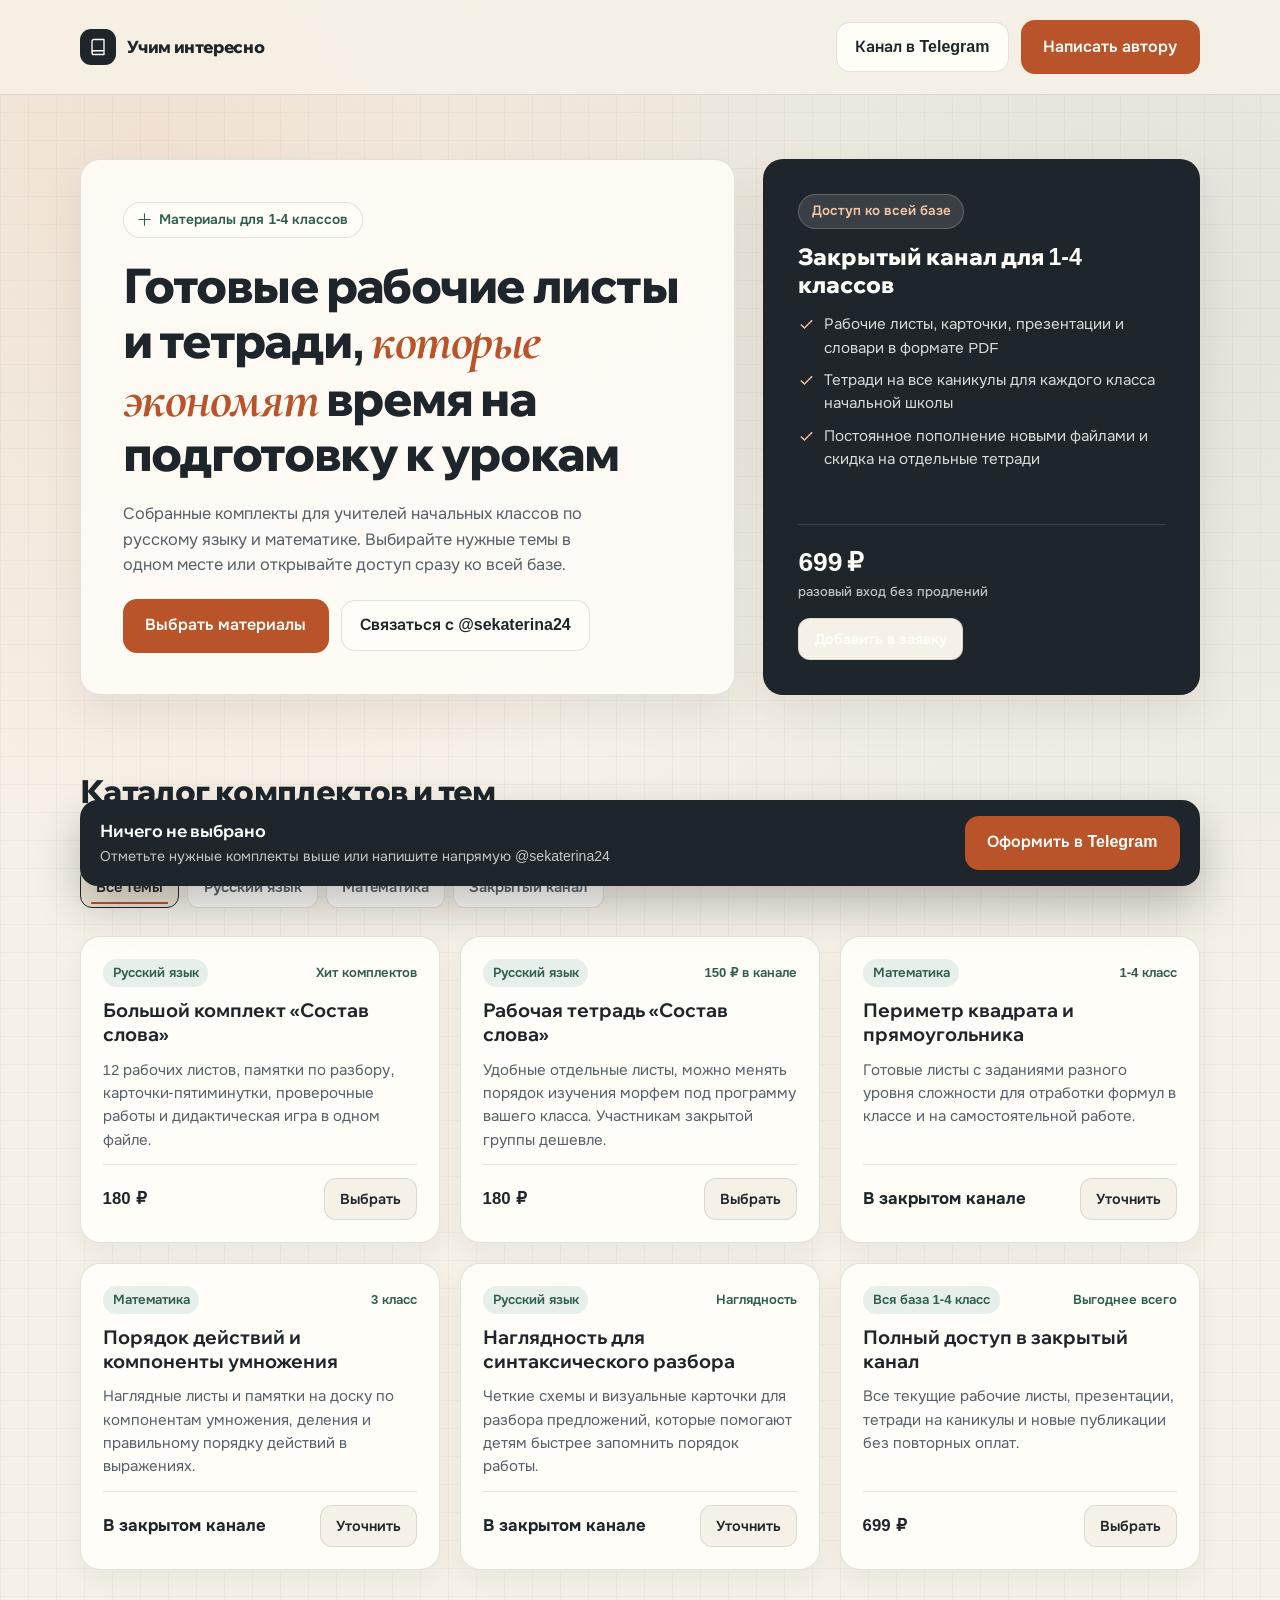
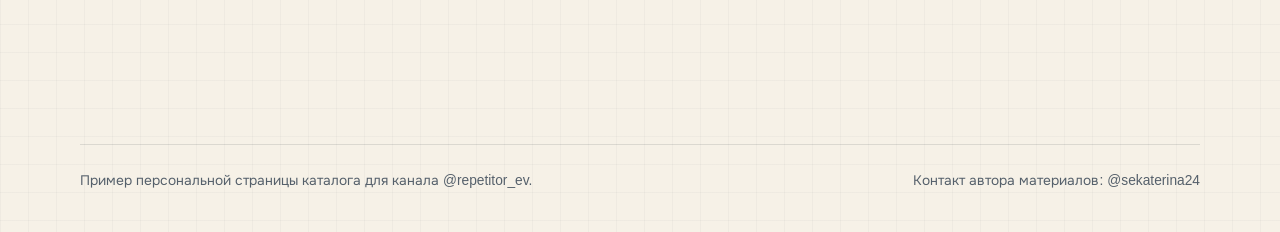
==== docs/preview/uchim-interesno/index.html @ ad96a775 "Add live catalog preview for @repetitor_ev" ====
<!DOCTYPE html>
<html lang="ru">
<head>
  <meta charset="UTF-8" />
  <meta name="viewport" content="width=device-width, initial-scale=1.0" />
  <title>Учим интересно. Материалы для учителей 1-4 классов</title>
  <meta name="description" content="Каталог рабочих листов, тетрадей и доступ в закрытый канал с материалами для 1-4 классов от Учим интересно." />
  <style>
    @layer reset, base, layout, components;

    @font-face {
      font-family: "Wix Madefor Display";
      font-style: normal;
      font-weight: 700;
      font-display: swap;
      src: url("../../assets/fonts/WixMadeforDisplay_normal_700_cyrillic.woff2") format("woff2");
    }

    @font-face {
      font-family: "Wix Madefor Display";
      font-style: normal;
      font-weight: 800;
      font-display: swap;
      src: url("../../assets/fonts/WixMadeforDisplay_normal_800_cyrillic.woff2") format("woff2");
    }

    @font-face {
      font-family: "Cormorant Garamond";
      font-style: italic;
      font-weight: 700;
      font-display: swap;
      src: url("../../assets/fonts/CormorantGaramond_italic_700_cyrillic.woff2") format("woff2");
    }

    @font-face {
      font-family: "Onest";
      font-style: normal;
      font-weight: 400;
      font-display: swap;
      src: url("../../assets/fonts/Onest_normal_400_cyrillic.woff2") format("woff2");
    }

    @font-face {
      font-family: "Onest";
      font-style: normal;
      font-weight: 500;
      font-display: swap;
      src: url("../../assets/fonts/Onest_normal_500_cyrillic.woff2") format("woff2");
    }

    @font-face {
      font-family: "Onest";
      font-style: normal;
      font-weight: 600;
      font-display: swap;
      src: url("../../assets/fonts/Onest_normal_600_cyrillic.woff2") format("woff2");
    }

    @font-face {
      font-family: "Onest";
      font-style: normal;
      font-weight: 700;
      font-display: swap;
      src: url("../../assets/fonts/Onest_normal_700_cyrillic.woff2") format("woff2");
    }

    @layer reset {
      *, *::before, *::after {
        box-sizing: border-box;
      }
      body, h1, h2, h3, p, ul {
        margin: 0;
      }
      button {
        font: inherit;
        color: inherit;
      }
    }

    @layer base {
      :root {
        --bg: #f6f1e7;
        --bg-soft: #eee6d6;
        --surface: #fffdf8;
        --surface-ink: #1e252b;
        --ink: #1e252b;
        --ink-muted: #55606b;
        --accent: #b8532a;
        --accent-deep: #963f1c;
        --sage: #2f5d50;
        --sage-soft: #e6efe9;
        --line: rgba(30, 37, 43, 0.12);
        --shadow: 0 18px 42px rgba(45, 36, 22, 0.08);
        --radius: 20px;
      }

      body {
        font-family: "Onest", -apple-system, BlinkMacSystemFont, "Segoe UI", sans-serif;
        color: var(--ink);
        background-color: var(--bg);
        background-image:
          radial-gradient(circle at 12% 8%, rgba(184, 83, 42, 0.10), transparent 36%),
          radial-gradient(circle at 88% 16%, rgba(47, 93, 80, 0.10), transparent 38%),
          linear-gradient(to right, rgba(30, 37, 43, 0.03) 1px, transparent 1px),
          linear-gradient(to bottom, rgba(30, 37, 43, 0.03) 1px, transparent 1px);
        background-size: 100% 100%, 100% 100%, 28px 28px, 28px 28px;
        line-height: 1.55;
        min-block-size: 100dvh;
      }

      a {
        color: inherit;
        text-decoration: none;
      }

      :focus-visible {
        outline: 2px solid var(--accent);
        outline-offset: 3px;
      }
    }

    @layer layout {
      .wrap {
        inline-size: min(1120px, 100% - 2rem);
        margin-inline: auto;
      }

      .site-header {
        padding-block: 1.25rem;
        border-block-end: 1px solid var(--line);
        background: rgba(246, 241, 231, 0.85);
        backdrop-filter: blur(10px);
        position: sticky;
        inset-block-start: 0;
        z-index: 20;
      }

      .header-row {
        display: flex;
        align-items: center;
        justify-content: space-between;
        gap: 1rem;
        flex-wrap: wrap;
      }

      .brand {
        display: inline-flex;
        align-items: center;
        gap: 0.7rem;
        font-family: "Wix Madefor Display", sans-serif;
        font-weight: 800;
        font-size: 1.05rem;
        letter-spacing: -0.02em;
      }

      .brand-mark {
        inline-size: 36px;
        block-size: 36px;
        border-radius: 11px;
        background: var(--surface-ink);
        color: #fffdf8;
        display: grid;
        place-items: center;
        flex: none;
      }

      .header-actions {
        display: flex;
        align-items: center;
        gap: 0.75rem;
        flex-wrap: wrap;
      }

      .hero {
        padding-block: clamp(2.2rem, 5vw, 4.2rem) clamp(1.8rem, 4vw, 3rem);
      }

      .hero-grid {
        display: grid;
        grid-template-columns: minmax(0, 1.35fr) minmax(0, 0.9fr);
        gap: 1.75rem;
        align-items: stretch;
      }

      .catalog-section {
        padding-block: 1.5rem 3.5rem;
      }

      .cards-grid {
        display: grid;
        grid-template-columns: repeat(auto-fill, minmax(min(290px, 100%), 1fr));
        grid-auto-rows: auto;
        gap: 1.25rem;
        margin-block-start: 1.5rem;
      }

      @media (max-width: 860px) {
        .hero-grid {
          grid-template-columns: minmax(0, 1fr);
        }
      }
    }

    @layer components {
      .pill {
        display: inline-flex;
        align-items: center;
        gap: 0.45rem;
        padding: 0.42rem 0.85rem;
        border-radius: 999px;
        background: var(--surface);
        border: 1px solid var(--line);
        font-size: 0.86rem;
        font-weight: 600;
        color: var(--sage);
      }

      .hero-copy {
        background: rgba(255, 253, 248, 0.86);
        border: 1px solid var(--line);
        border-radius: var(--radius);
        padding: clamp(1.5rem, 3.5vw, 2.6rem);
        box-shadow: var(--shadow);
        display: flex;
        flex-direction: column;
        justify-content: space-between;
        gap: 1.35rem;
      }

      .hero-title {
        font-family: "Wix Madefor Display", sans-serif;
        font-weight: 800;
        font-size: clamp(1.85rem, 4vw, 3rem);
        line-height: 1.08;
        letter-spacing: -0.03em;
      }

      .hero-title em {
        font-family: "Cormorant Garamond", Georgia, serif;
        font-style: italic;
        font-weight: 700;
        font-size: 1.12em;
        color: var(--accent);
      }

      .hero-lead {
        color: var(--ink-muted);
        font-size: 1.02rem;
        max-inline-size: 54ch;
      }

      .hero-cta-row {
        display: flex;
        flex-wrap: wrap;
        gap: 0.75rem;
        align-items: center;
      }

      .btn-primary {
        display: inline-flex;
        align-items: center;
        justify-content: center;
        gap: 0.5rem;
        padding: 0.85rem 1.35rem;
        border-radius: 14px;
        border: 1px solid transparent;
        background: var(--accent);
        color: #fffdf8;
        font-weight: 600;
        cursor: pointer;
        transition: background-color 160ms ease, transform 160ms ease;
      }

      .btn-primary:hover {
        background: var(--accent-deep);
        transform: translateY(-1px);
      }

      .btn-secondary {
        display: inline-flex;
        align-items: center;
        justify-content: center;
        gap: 0.5rem;
        padding: 0.75rem 1.15rem;
        border-radius: 14px;
        border: 1px solid var(--line);
        background: var(--surface);
        color: var(--ink);
        font-weight: 600;
        cursor: pointer;
        transition: border-color 160ms ease, background-color 160ms ease;
      }

      .btn-secondary:hover {
        border-color: var(--ink);
        background: var(--bg-soft);
      }

      .vip-panel {
        background: var(--surface-ink);
        color: #fffdf8;
        border-radius: var(--radius);
        padding: clamp(1.5rem, 3vw, 2.2rem);
        box-shadow: var(--shadow);
        display: flex;
        flex-direction: column;
        justify-content: space-between;
        gap: 1.25rem;
      }

      .vip-badge {
        display: inline-flex;
        align-items: center;
        gap: 0.45rem;
        align-self: flex-start;
        padding: 0.36rem 0.78rem;
        border-radius: 999px;
        background: rgba(255, 253, 248, 0.12);
        border: 1px solid rgba(255, 253, 248, 0.2);
        font-size: 0.84rem;
        font-weight: 600;
        color: #f3c6a8;
      }

      .vip-title {
        font-family: "Wix Madefor Display", sans-serif;
        font-weight: 800;
        font-size: 1.45rem;
        line-height: 1.2;
      }

      .vip-list {
        list-style: none;
        padding: 0;
        display: grid;
        gap: 0.55rem;
        color: rgba(255, 253, 248, 0.84);
        font-size: 0.95rem;
      }

      .vip-list li {
        display: flex;
        align-items: flex-start;
        gap: 0.55rem;
      }

      .vip-list svg {
        flex: none;
        margin-block-start: 0.2rem;
        color: #f3c6a8;
      }

      .vip-footer {
        display: flex;
        align-items: center;
        justify-content: space-between;
        gap: 1rem;
        padding-block-start: 1rem;
        border-block-start: 1px solid rgba(255, 253, 248, 0.14);
        flex-wrap: wrap;
      }

      .vip-price {
        font-family: "Wix Madefor Display", sans-serif;
        font-weight: 800;
        font-size: 1.65rem;
      }

      .vip-price small {
        display: block;
        font-family: "Onest", sans-serif;
        font-size: 0.82rem;
        font-weight: 500;
        color: rgba(255, 253, 248, 0.72);
      }

      .section-top {
        display: flex;
        align-items: flex-end;
        justify-content: space-between;
        gap: 1rem;
        flex-wrap: wrap;
      }

      .section-title {
        font-family: "Wix Madefor Display", sans-serif;
        font-weight: 800;
        font-size: clamp(1.4rem, 2.8vw, 2rem);
        letter-spacing: -0.02em;
      }

      .filter-bar {
        display: flex;
        gap: 0.5rem;
        overflow-x: auto;
        padding-block: 0.25rem;
        max-inline-size: 100%;
      }

      .filter-btn {
        flex: none;
        position: relative;
        padding: 0.55rem 0.95rem;
        border-radius: 12px;
        border: 1px solid var(--line);
        background: var(--surface);
        color: var(--ink-muted);
        font-weight: 600;
        font-size: 0.92rem;
        cursor: pointer;
        transition: color 140ms ease, border-color 140ms ease, background-color 140ms ease;
      }

      .filter-btn[aria-pressed="true"] {
        color: var(--ink);
        border-color: var(--ink);
        background: var(--bg-soft);
      }

      .filter-btn[aria-pressed="true"]::after {
        content: "";
        position: absolute;
        inset: auto 0.65rem 0.2rem;
        border-block-end: 2px solid var(--accent);
      }

      .card {
        background: var(--surface);
        border: 1px solid var(--line);
        border-radius: var(--radius);
        padding: 1.35rem;
        display: grid;
        grid-template-rows: auto auto 1fr auto;
        gap: 0.75rem;
        box-shadow: 0 10px 26px rgba(45, 36, 22, 0.05);
        transition: transform 160ms ease, border-color 160ms ease;
      }

      .card:hover {
        transform: translateY(-2px);
        border-color: rgba(30, 37, 43, 0.28);
      }

      .card[hidden] {
        display: none;
      }

      .card-meta {
        display: flex;
        align-items: center;
        justify-content: space-between;
        gap: 0.5rem;
        font-size: 0.82rem;
        font-weight: 600;
        color: var(--sage);
      }

      .tag {
        padding: 0.26rem 0.62rem;
        border-radius: 999px;
        background: var(--sage-soft);
      }

      .card h3 {
        font-family: "Wix Madefor Display", sans-serif;
        font-weight: 700;
        font-size: 1.18rem;
        line-height: 1.25;
      }

      .card p {
        color: var(--ink-muted);
        font-size: 0.94rem;
      }

      .card-foot {
        display: flex;
        align-items: center;
        justify-content: space-between;
        gap: 0.75rem;
        padding-block-start: 0.85rem;
        border-block-start: 1px solid var(--line);
      }

      .price-tag {
        font-weight: 700;
        font-size: 1.05rem;
        color: var(--ink);
      }

      .pick-btn {
        padding: 0.55rem 0.95rem;
        border-radius: 12px;
        border: 1px solid var(--line);
        background: var(--bg);
        font-weight: 600;
        font-size: 0.9rem;
        cursor: pointer;
        transition: background-color 140ms ease, color 140ms ease, border-color 140ms ease;
      }

      .pick-btn[aria-pressed="true"] {
        background: var(--sage);
        color: #fffdf8;
        border-color: var(--sage);
      }

      .order-dock {
        position: sticky;
        inset-block-end: 1rem;
        z-index: 25;
        margin-block-start: 2rem;
        background: var(--surface-ink);
        color: #fffdf8;
        border-radius: 18px;
        padding: 1rem 1.25rem;
        box-shadow: 0 20px 44px rgba(20, 24, 28, 0.26);
        display: flex;
        align-items: center;
        justify-content: space-between;
        gap: 1rem;
        flex-wrap: wrap;
      }

      .order-summary {
        display: grid;
        gap: 0.15rem;
      }

      .order-summary strong {
        font-family: "Wix Madefor Display", sans-serif;
        font-size: 1.05rem;
      }

      .order-summary span {
        font-size: 0.88rem;
        color: rgba(255, 253, 248, 0.75);
      }

      .site-footer {
        padding-block: 1.6rem 2.5rem;
        border-block-start: 1px solid var(--line);
        color: var(--ink-muted);
        font-size: 0.86rem;
        display: flex;
        justify-content: space-between;
        gap: 1rem;
        flex-wrap: wrap;
      }

      @media (prefers-reduced-motion: reduce) {
        *, *::before, *::after {
          transition-duration: 0.01ms !important;
        }
      }
    }
  </style>
</head>
<body>
  <header class="site-header">
    <div class="wrap header-row">
      <a class="brand" href="#top">
        <span class="brand-mark" aria-hidden="true">
          <svg width="18" height="18" viewBox="0 0 24 24" fill="none" stroke="currentColor" stroke-width="1.8" stroke-linecap="round" stroke-linejoin="round">
            <path d="M4 19.5v-15A2.5 2.5 0 0 1 6.5 2H20v20H6.5a2.5 2.5 0 0 1 0-5H20"/>
          </svg>
        </span>
        <span>Учим интересно</span>
      </a>
      <div class="header-actions">
        <a class="btn-secondary" href="https://t.me/repetitor_ev" target="_blank" rel="noopener">Канал в Telegram</a>
        <a class="btn-primary" href="https://t.me/sekaterina24" target="_blank" rel="noopener">Написать автору</a>
      </div>
    </div>
  </header>

  <main id="top" class="wrap">
    <section class="hero" aria-labelledby="hero-heading">
      <div class="hero-grid">
        <div class="hero-copy">
          <div>
            <span class="pill">
              <svg width="15" height="15" viewBox="0 0 24 24" fill="none" stroke="currentColor" stroke-width="1.8" stroke-linecap="round" stroke-linejoin="round" aria-hidden="true">
                <path d="M12 3v18M3 12h18"/>
              </svg>
              Материалы для 1-4 классов
            </span>
          </div>
          <h1 id="hero-heading" class="hero-title">
            Готовые рабочие листы и тетради, <em>которые экономят</em> время на подготовку к урокам
          </h1>
          <p class="hero-lead">
            Собранные комплекты для учителей начальных классов по русскому языку и математике. Выбирайте нужные темы в одном месте или открывайте доступ сразу ко всей базе.
          </p>
          <div class="hero-cta-row">
            <a class="btn-primary" href="#catalog">Выбрать материалы</a>
            <a class="btn-secondary" href="https://t.me/sekaterina24" target="_blank" rel="noopener">Связаться с @sekaterina24</a>
          </div>
        </div>

        <aside class="vip-panel" aria-label="Закрытый канал с материалами">
          <div>
            <span class="vip-badge">Доступ ко всей базе</span>
            <h2 class="vip-title" style="margin-block-start: 0.9rem;">Закрытый канал для 1-4 классов</h2>
            <ul class="vip-list" style="margin-block-start: 0.9rem;">
              <li>
                <svg width="17" height="17" viewBox="0 0 24 24" fill="none" stroke="currentColor" stroke-width="2" aria-hidden="true"><path d="M20 6 9 17l-5-5"/></svg>
                <span>Рабочие листы, карточки, презентации и словари в формате PDF</span>
              </li>
              <li>
                <svg width="17" height="17" viewBox="0 0 24 24" fill="none" stroke="currentColor" stroke-width="2" aria-hidden="true"><path d="M20 6 9 17l-5-5"/></svg>
                <span>Тетради на все каникулы для каждого класса начальной школы</span>
              </li>
              <li>
                <svg width="17" height="17" viewBox="0 0 24 24" fill="none" stroke="currentColor" stroke-width="2" aria-hidden="true"><path d="M20 6 9 17l-5-5"/></svg>
                <span>Постоянное пополнение новыми файлами и скидка на отдельные тетради</span>
              </li>
            </ul>
          </div>
          <div class="vip-footer">
            <div class="vip-price">
              699 ₽
              <small>разовый вход без продлений</small>
            </div>
            <button type="button" class="btn-primary pick-btn" data-id="vip" data-title="Доступ в закрытый канал 1-4 класс" data-price="699" aria-pressed="false">
              Добавить в заявку
            </button>
          </div>
        </aside>
      </div>
    </section>

    <section id="catalog" class="catalog-section" aria-labelledby="catalog-title">
      <div class="section-top">
        <div>
          <h2 id="catalog-title" class="section-title">Каталог комплектов и тем</h2>
          <p style="color: var(--ink-muted); margin-block-start: 0.25rem;">Отметьте нужные материалы, чтобы сразу сформировать готовый запрос в Telegram.</p>
        </div>
        <div class="filter-bar" role="toolbar" aria-label="Фильтр по предметам">
          <button type="button" class="filter-btn" data-filter="all" aria-pressed="true">Все темы</button>
          <button type="button" class="filter-btn" data-filter="rus" aria-pressed="false">Русский язык</button>
          <button type="button" class="filter-btn" data-filter="math" aria-pressed="false">Математика</button>
          <button type="button" class="filter-btn" data-filter="vip" aria-pressed="false">Закрытый канал</button>
        </div>
      </div>

      <div class="cards-grid" id="cards-grid">
        <article class="card" data-cat="rus">
          <div class="card-meta">
            <span class="tag">Русский язык</span>
            <span>Хит комплектов</span>
          </div>
          <h3>Большой комплект «Состав слова»</h3>
          <p>12 рабочих листов, памятки по разбору, карточки-пятиминутки, проверочные работы и дидактическая игра в одном файле.</p>
          <div class="card-foot">
            <span class="price-tag">180 ₽</span>
            <button type="button" class="pick-btn" data-id="sostav-pack" data-title="Большой комплект Состав слова" data-price="180" aria-pressed="false">Выбрать</button>
          </div>
        </article>

        <article class="card" data-cat="rus">
          <div class="card-meta">
            <span class="tag">Русский язык</span>
            <span>150 ₽ в канале</span>
          </div>
          <h3>Рабочая тетрадь «Состав слова»</h3>
          <p>Удобные отдельные листы, можно менять порядок изучения морфем под программу вашего класса. Участникам закрытой группы дешевле.</p>
          <div class="card-foot">
            <span class="price-tag">180 ₽</span>
            <button type="button" class="pick-btn" data-id="sostav-wb" data-title="Рабочая тетрадь Состав слова" data-price="180" aria-pressed="false">Выбрать</button>
          </div>
        </article>

        <article class="card" data-cat="math">
          <div class="card-meta">
            <span class="tag">Математика</span>
            <span>1-4 класс</span>
          </div>
          <h3>Периметр квадрата и прямоугольника</h3>
          <p>Готовые листы с заданиями разного уровня сложности для отработки формул в классе и на самостоятельной работе.</p>
          <div class="card-foot">
            <span class="price-tag">В закрытом канале</span>
            <button type="button" class="pick-btn" data-id="perimetr" data-title="Материалы Периметр квадрата и прямоугольника" data-price="0" aria-pressed="false">Уточнить</button>
          </div>
        </article>

        <article class="card" data-cat="math">
          <div class="card-meta">
            <span class="tag">Математика</span>
            <span>3 класс</span>
          </div>
          <h3>Порядок действий и компоненты умножения</h3>
          <p>Наглядные листы и памятки на доску по компонентам умножения, деления и правильному порядку действий в выражениях.</p>
          <div class="card-foot">
            <span class="price-tag">В закрытом канале</span>
            <button type="button" class="pick-btn" data-id="math-ops" data-title="Порядок действий и компоненты умножения" data-price="0" aria-pressed="false">Уточнить</button>
          </div>
        </article>

        <article class="card" data-cat="rus">
          <div class="card-meta">
            <span class="tag">Русский язык</span>
            <span>Наглядность</span>
          </div>
          <h3>Наглядность для синтаксического разбора</h3>
          <p>Четкие схемы и визуальные карточки для разбора предложений, которые помогают детям быстрее запомнить порядок работы.</p>
          <div class="card-foot">
            <span class="price-tag">В закрытом канале</span>
            <button type="button" class="pick-btn" data-id="syntax" data-title="Наглядность для синтаксического разбора" data-price="0" aria-pressed="false">Уточнить</button>
          </div>
        </article>

        <article class="card" data-cat="vip">
          <div class="card-meta">
            <span class="tag">Вся база 1-4 класс</span>
            <span>Выгоднее всего</span>
          </div>
          <h3>Полный доступ в закрытый канал</h3>
          <p>Все текущие рабочие листы, презентации, тетради на каникулы и новые публикации без повторных оплат.</p>
          <div class="card-foot">
            <span class="price-tag">699 ₽</span>
            <button type="button" class="pick-btn" data-id="vip" data-title="Доступ в закрытый канал 1-4 класс" data-price="699" aria-pressed="false">Выбрать</button>
          </div>
        </article>
      </div>

      <div class="order-dock" role="region" aria-label="Быстрый заказ выбранных материалов">
        <div class="order-summary">
          <strong id="order-count">Ничего не выбрано</strong>
          <span id="order-detail">Отметьте нужные комплекты выше или напишите напрямую @sekaterina24</span>
        </div>
        <a id="order-link" class="btn-primary" href="https://t.me/sekaterina24" target="_blank" rel="noopener">
          Оформить в Telegram
        </a>
      </div>
    </section>
  </main>

  <footer class="wrap site-footer">
    <span>Пример персональной страницы каталога для канала @repetitor_ev.</span>
    <span>Контакт автора материалов: @sekaterina24</span>
  </footer>

  <script>
    (function () {
      const filterButtons = Array.from(document.querySelectorAll(".filter-btn"));
      const cards = Array.from(document.querySelectorAll("#cards-grid .card"));
      const pickButtons = Array.from(document.querySelectorAll(".pick-btn"));
      const orderCount = document.getElementById("order-count");
      const orderDetail = document.getElementById("order-detail");
      const orderLink = document.getElementById("order-link");

      const selected = new Map();

      function renderOrder() {
        const items = Array.from(selected.values());
        if (items.length === 0) {
          orderCount.textContent = "Ничего не выбрано";
          orderDetail.textContent = "Отметьте нужные комплекты выше или напишите напрямую @sekaterina24";
          orderLink.href = "https://t.me/sekaterina24";
          return;
        }
        const paidTotal = items.reduce((sum, item) => sum + item.price, 0);
        const titles = items.map((item) => item.title);
        orderCount.textContent = "Выбрано позиций: " + items.length + (paidTotal > 0 ? " на " + paidTotal + " ₽" : "");
        orderDetail.textContent = titles.join(", ");
        const message = "Здравствуйте. Хочу приобрести материалы: " + titles.join(", ") + (paidTotal > 0 ? ", ориентир " + paidTotal + " ₽" : "") + ". Подскажите по оплате и доступу.";
        orderLink.href = "https://t.me/sekaterina24?text=" + encodeURIComponent(message);
      }

      filterButtons.forEach((btn) => {
        btn.addEventListener("click", () => {
          const target = btn.getAttribute("data-filter");
          filterButtons.forEach((b) => b.setAttribute("aria-pressed", String(b === btn)));
          cards.forEach((card) => {
            const cat = card.getAttribute("data-cat");
            card.hidden = target !== "all" && cat !== target;
          });
        });
      });

      pickButtons.forEach((btn) => {
        btn.addEventListener("click", () => {
          const id = btn.getAttribute("data-id");
          const title = btn.getAttribute("data-title");
          const price = Number(btn.getAttribute("data-price") || "0");
          const isActive = selected.has(id);
          if (isActive) {
            selected.delete(id);
          } else {
            selected.set(id, { id, title, price });
          }
          const nowSelected = selected.has(id);
          pickButtons.forEach((other) => {
            if (other.getAttribute("data-id") === id) {
              other.setAttribute("aria-pressed", String(nowSelected));
              other.textContent = nowSelected ? "В заявке" : (price > 0 ? "Выбрать" : "Уточнить");
            }
          });
          renderOrder();
        });
      });

      renderOrder();
    })();
  </script>
</body>
</html>
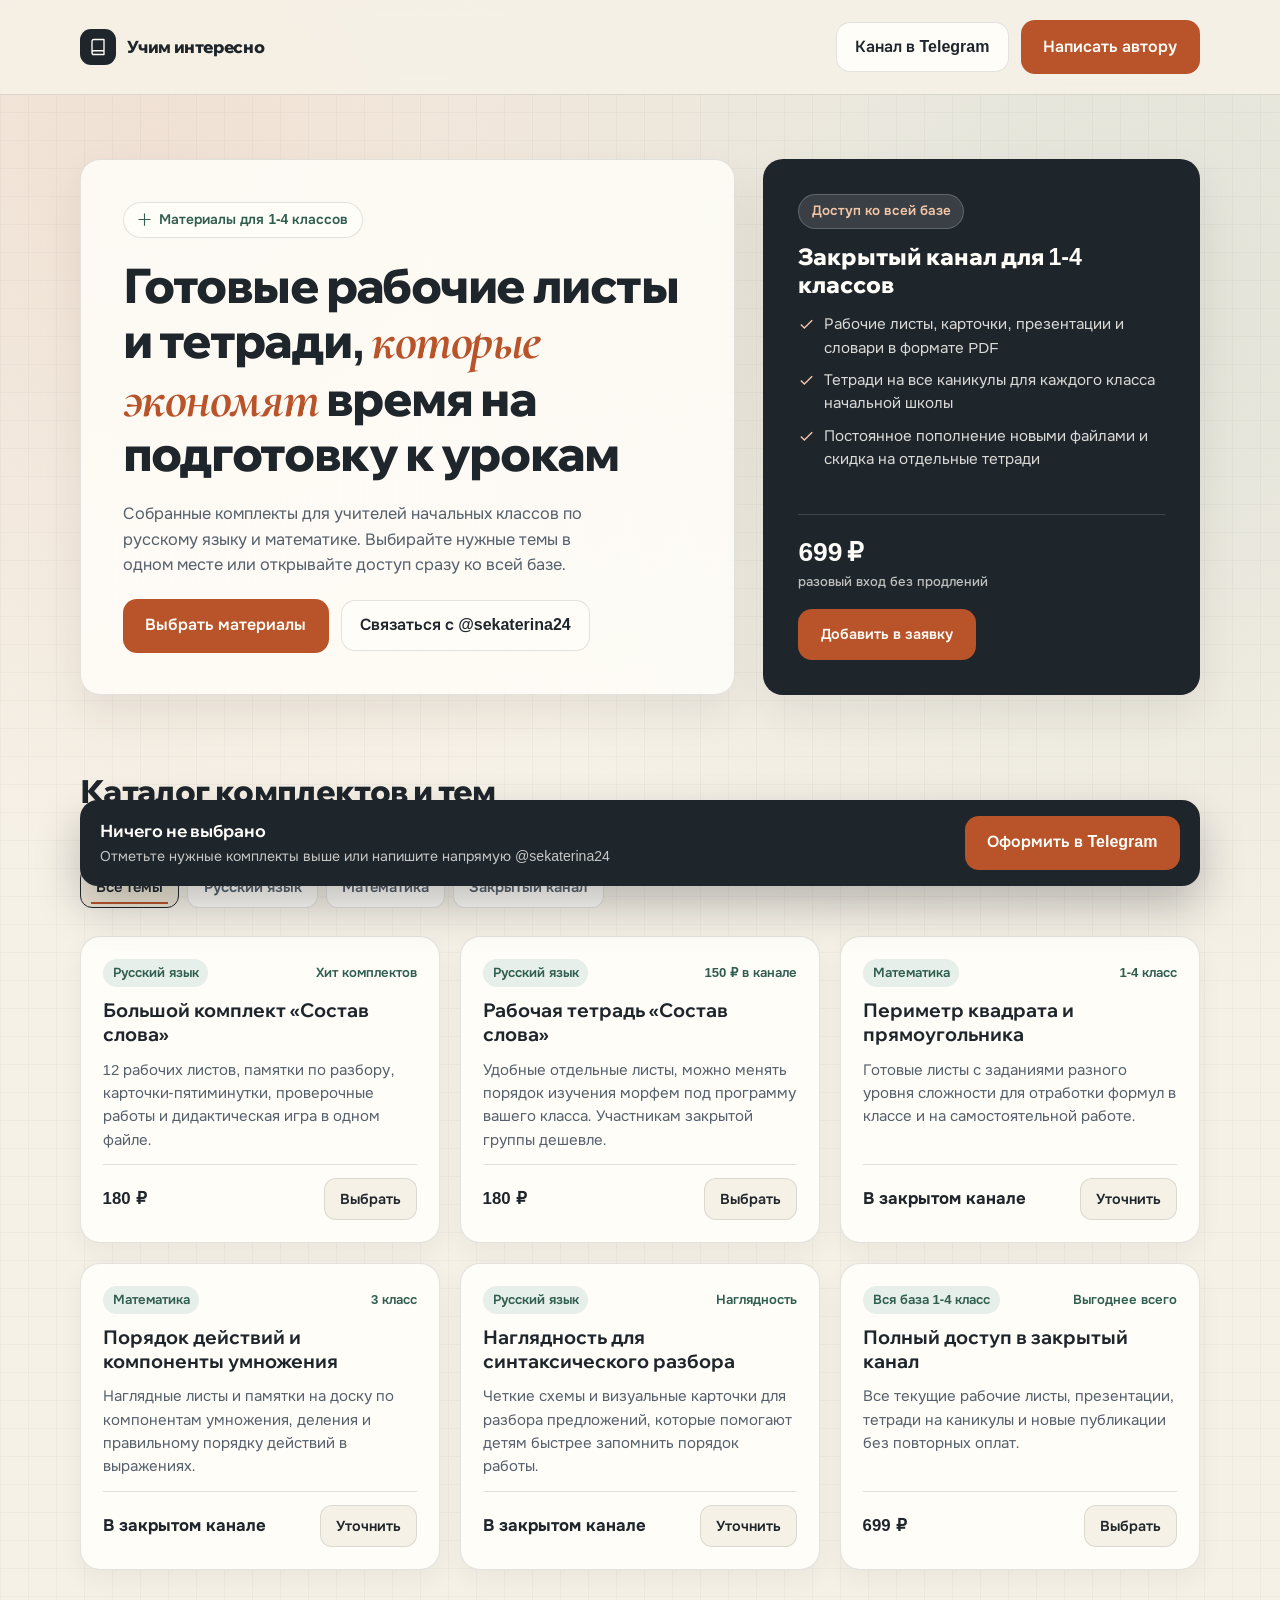
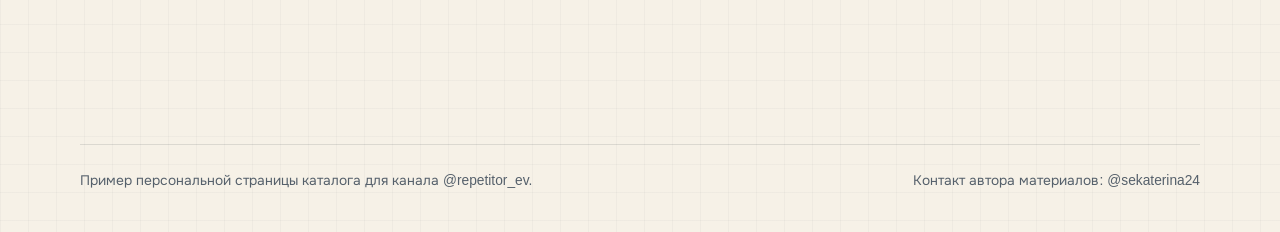
==== commit 47c4c314: "Fix VIP button contrast and mobile header/filter polish" ====
--- a/docs/preview/uchim-interesno/index.html
+++ b/docs/preview/uchim-interesno/index.html
@@ -389,12 +389,29 @@
         letter-spacing: -0.02em;
       }
 
+      @media (max-width: 640px) {
+        .site-header {
+          position: static;
+          padding-block: 0.9rem;
+        }
+        .header-actions .btn-secondary,
+        .header-actions .btn-primary {
+          padding: 0.55rem 0.85rem;
+          font-size: 0.88rem;
+        }
+      }
+
       .filter-bar {
         display: flex;
         gap: 0.5rem;
         overflow-x: auto;
+        scrollbar-width: none;
         padding-block: 0.25rem;
         max-inline-size: 100%;
+      }
+
+      .filter-bar::-webkit-scrollbar {
+        display: none;
       }
 
       .filter-btn {
@@ -493,13 +510,27 @@
         border-radius: 12px;
         border: 1px solid var(--line);
         background: var(--bg);
+        color: var(--ink);
         font-weight: 600;
         font-size: 0.9rem;
         cursor: pointer;
         transition: background-color 140ms ease, color 140ms ease, border-color 140ms ease;
       }
 
-      .pick-btn[aria-pressed="true"] {
+      .vip-panel .pick-btn {
+        padding: 0.85rem 1.35rem;
+        border-radius: 14px;
+        border-color: transparent;
+        background: var(--accent);
+        color: #fffdf8;
+      }
+
+      .vip-panel .pick-btn:hover {
+        background: var(--accent-deep);
+      }
+
+      .pick-btn[aria-pressed="true"],
+      .vip-panel .pick-btn[aria-pressed="true"] {
         background: var(--sage);
         color: #fffdf8;
         border-color: var(--sage);
